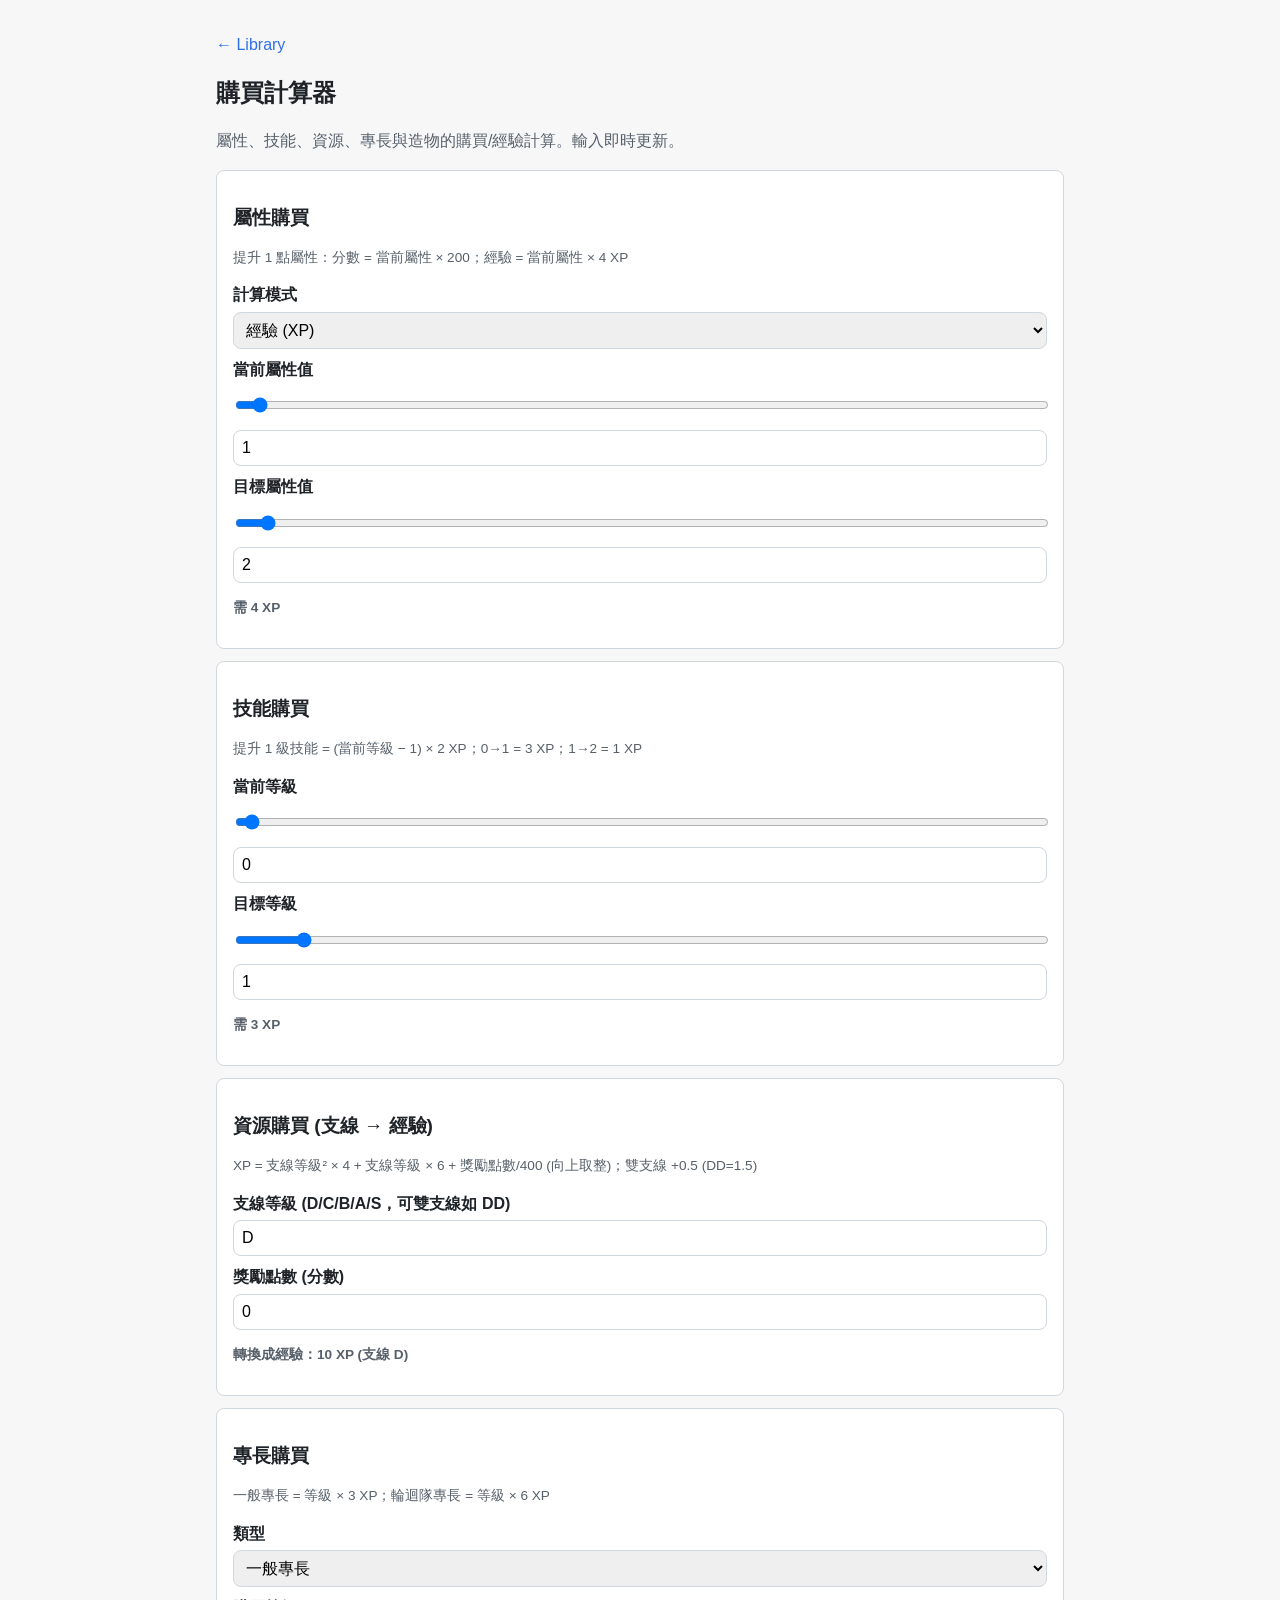
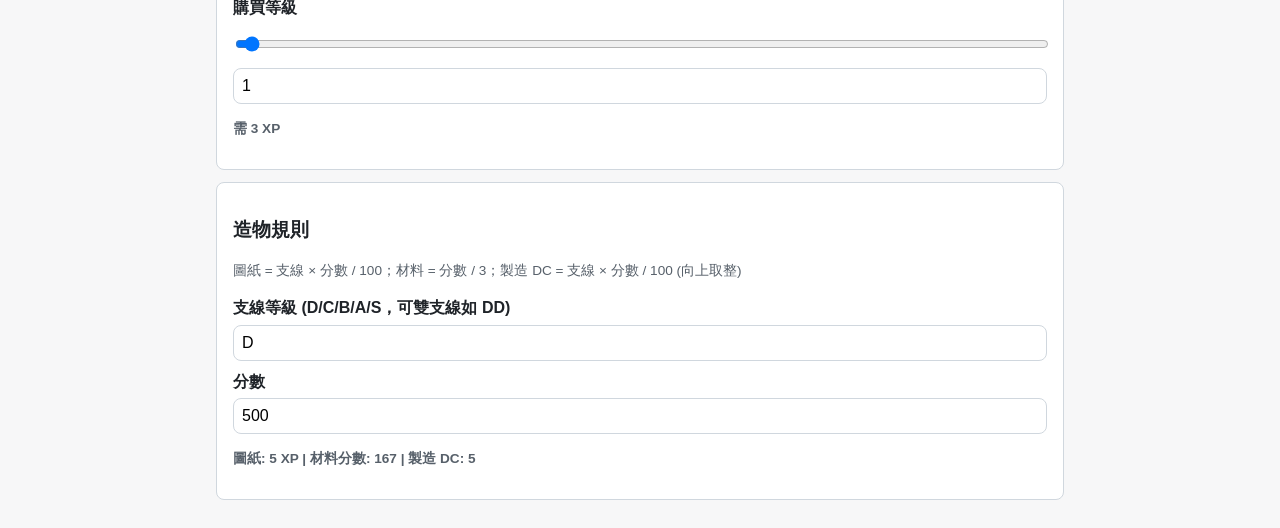
==== tools/purchase-calculator/index.html @ f984fee0 "Initial commit: UH TRPG Tool Library v0.1 with purchase calculator" ====
<!DOCTYPE html>
<html lang="zh-Hant">
<head>
  <meta charset="utf-8">
  <meta name="viewport" content="width=device-width, initial-scale=1">
  <title>購買計算器 — UH TRPG Tool Library</title>
  <link rel="stylesheet" href="../../shared/styles.css">
  <link rel="stylesheet" href="style.css">
</head>
<body>
  <main class="container">
    <p><a href="../../index.html">← Library</a></p>
    <h1>購買計算器</h1>
    <p class="lead">屬性、技能、資源、專長與造物的購買/經驗計算。輸入即時更新。</p>

    <!-- 屬性 -->
    <section class="card">
      <h2>屬性購買</h2>
      <p class="note">提升 1 點屬性：分數 = 當前屬性 × 200；經驗 = 當前屬性 × 4 XP</p>
      <label for="attr-mode">計算模式</label>
      <select id="attr-mode">
        <option value="xp">經驗 (XP)</option>
        <option value="points">分數</option>
      </select>
      <label for="attr-current">當前屬性值</label>
      <div class="input-pair">
        <input id="attr-current" type="range" min="0" max="99" value="1">
        <input id="attr-current-num" type="number" min="0" max="99" value="1">
      </div>
      <label for="attr-target">目標屬性值</label>
      <div class="input-pair">
        <input id="attr-target" type="range" min="0" max="99" value="2">
        <input id="attr-target-num" type="number" min="0" max="99" value="2">
      </div>
      <p id="attr-result" class="note result">—</p>
      <p id="attr-warn" class="note warn" hidden>目標值必須大於當前值</p>
    </section>

    <!-- 技能 -->
    <section class="card">
      <h2>技能購買</h2>
      <p class="note">提升 1 級技能 = (當前等級 − 1) × 2 XP；0→1 = 3 XP；1→2 = 1 XP</p>
      <label for="skill-current">當前等級</label>
      <div class="input-pair">
        <input id="skill-current" type="range" min="0" max="15" value="0">
        <input id="skill-current-num" type="number" min="0" max="15" value="0">
      </div>
      <label for="skill-target">目標等級</label>
      <div class="input-pair">
        <input id="skill-target" type="range" min="0" max="15" value="1">
        <input id="skill-target-num" type="number" min="0" max="15" value="1">
      </div>
      <p id="skill-result" class="note result">—</p>
      <p id="skill-warn" class="note warn" hidden>目標等級必須大於當前等級</p>
    </section>

    <!-- 資源 -->
    <section class="card">
      <h2>資源購買 (支線 → 經驗)</h2>
      <p class="note">XP = 支線等級² × 4 + 支線等級 × 6 + 獎勵點數/400 (向上取整)；雙支線 +0.5 (DD=1.5)</p>
      <label for="res-branch">支線等級 (D/C/B/A/S，可雙支線如 DD)</label>
      <input id="res-branch" type="text" value="D" placeholder="D">
      <label for="res-points">獎勵點數 (分數)</label>
      <input id="res-points" type="number" min="0" value="0">
      <p id="res-result" class="note result">轉換成經驗：—</p>
      <p id="res-warn" class="note warn" hidden>支線等級格式錯誤</p>
    </section>

    <!-- 專長 -->
    <section class="card">
      <h2>專長購買</h2>
      <p class="note">一般專長 = 等級 × 3 XP；輪迴隊專長 = 等級 × 6 XP</p>
      <label for="feat-type">類型</label>
      <select id="feat-type">
        <option value="normal">一般專長</option>
        <option value="team">輪迴隊專長</option>
      </select>
      <label for="feat-level">購買等級</label>
      <div class="input-pair">
        <input id="feat-level" type="range" min="1" max="10" value="1">
        <input id="feat-level-num" type="number" min="1" max="10" value="1">
      </div>
      <p id="feat-result" class="note result">—</p>
    </section>

    <!-- 造物 -->
    <section class="card">
      <h2>造物規則</h2>
      <p class="note">圖紙 = 支線 × 分數 / 100；材料 = 分數 / 3；製造 DC = 支線 × 分數 / 100 (向上取整)</p>
      <label for="craft-branch">支線等級 (D/C/B/A/S，可雙支線如 DD)</label>
      <input id="craft-branch" type="text" value="D" placeholder="D">
      <label for="craft-points">分數</label>
      <input id="craft-points" type="number" min="0" value="500">
      <p id="craft-result" class="note result">—</p>
      <p id="craft-warn" class="note warn" hidden>支線等級格式錯誤</p>
    </section>
  </main>
  <script type="module" src="script.js"></script>
</body>
</html>
---- shared/styles.css ----
/* Shared base styles for UH TRPG Tool Library tools.
   Keep simple, readable, responsive. */
:root {
  --bg: #f7f7f8;
  --fg: #1f2328;
  --muted: #57606a;
  --card: #ffffff;
  --accent: #2f6feb;
  --border: #d0d7de;
  --radius: 8px;
}
* { box-sizing: border-box; }
html, body { margin: 0; padding: 0; }
body {
  font-family: -apple-system, BlinkMacSystemFont, "Segoe UI", "Noto Sans TC", "Microsoft JhengHei", sans-serif;
  background: var(--bg);
  color: var(--fg);
  line-height: 1.6;
  font-size: 16px;
}
.container { max-width: 880px; margin: 0 auto; padding: 1rem; }
h1 { font-size: 1.5rem; margin: 0.5rem 0; }
h2 { font-size: 1.2rem; margin: 1rem 0 0.5rem; }
.lead { color: var(--muted); }
.tool-list { list-style: none; padding: 0; }
.tool-list li { margin: 0.4rem 0; }
a { color: var(--accent); text-decoration: none; }
a:hover { text-decoration: underline; }
.card { background: var(--card); border: 1px solid var(--border); border-radius: var(--radius); padding: 1rem; margin: 0.75rem 0; }
button { background: var(--accent); color: #fff; border: none; border-radius: var(--radius); padding: 0.5rem 1rem; font-size: 1rem; cursor: pointer; }
button:hover { opacity: 0.9; }
input, select, textarea { width: 100%; padding: 0.5rem; font-size: 1rem; border: 1px solid var(--border); border-radius: var(--radius); }
label { display: block; margin: 0.5rem 0 0.25rem; font-weight: 600; }
.row { display: flex; flex-wrap: wrap; gap: 0.75rem; }
.row > * { flex: 1 1 200px; }
.note { font-size: 0.85rem; color: var(--muted); }
@media (max-width: 600px) {
  body { font-size: 15px; }
  .container { padding: 0.75rem; }
}
---- tools/purchase-calculator/style.css ----
.tabs { display: flex; flex-wrap: wrap; gap: 0.5rem; margin: 1rem 0; }
.tab { background: #eaeef2; color: var(--fg); }
.tab.active { background: var(--accent); color: #fff; }
.tab-panel[hidden] { display: none; }
.warn { color: #9a6700; }
.result { font-weight: 600; }
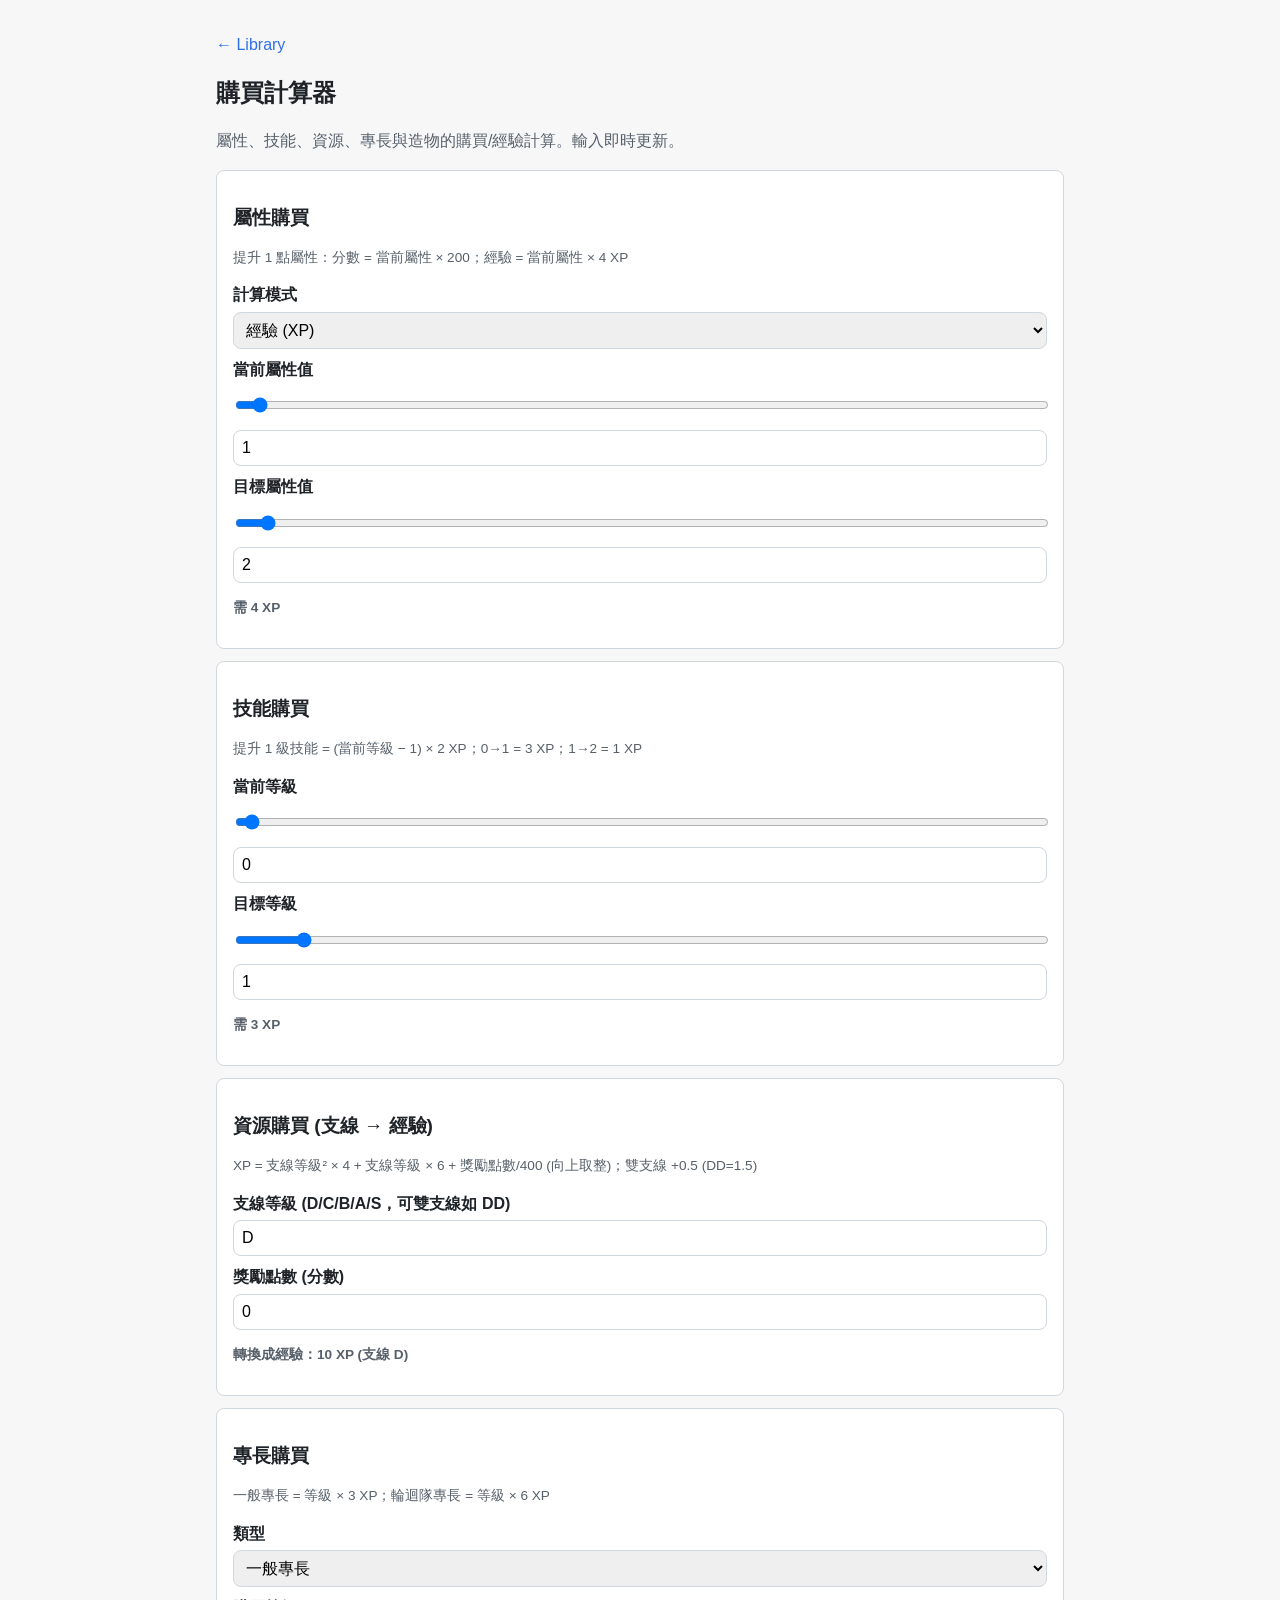
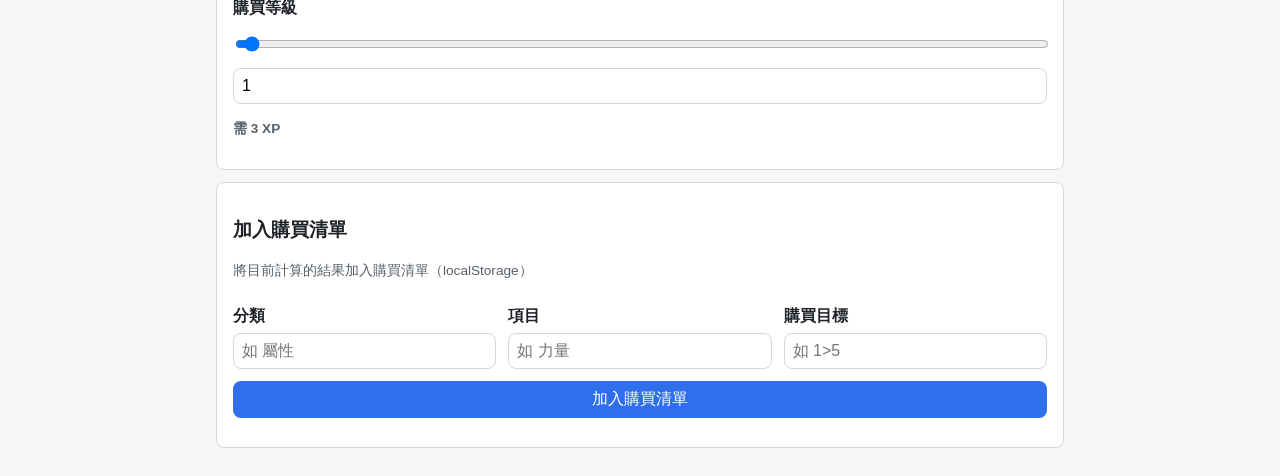
==== commit 668587a3: "Update purchase-list: branch string parsing (SSAABCDD format) and calculator integration" ====
--- a/tools/purchase-calculator/index.html
+++ b/tools/purchase-calculator/index.html
@@ -83,18 +83,29 @@
       <p id="feat-result" class="note result">—</p>
     </section>
 
-    <!-- 造物 -->
+    <!-- 購買清單連動 -->
     <section class="card">
-      <h2>造物規則</h2>
-      <p class="note">圖紙 = 支線 × 分數 / 100；材料 = 分數 / 3；製造 DC = 支線 × 分數 / 100 (向上取整)</p>
-      <label for="craft-branch">支線等級 (D/C/B/A/S，可雙支線如 DD)</label>
-      <input id="craft-branch" type="text" value="D" placeholder="D">
-      <label for="craft-points">分數</label>
-      <input id="craft-points" type="number" min="0" value="500">
-      <p id="craft-result" class="note result">—</p>
-      <p id="craft-warn" class="note warn" hidden>支線等級格式錯誤</p>
+      <h2>加入購買清單</h2>
+      <p class="note">將目前計算的結果加入購買清單（localStorage）</p>
+      <div class="row">
+        <div>
+          <label for="add-category">分類</label>
+          <input id="add-category" type="text" value="" placeholder="如 屬性">
+        </div>
+        <div>
+          <label for="add-name">項目</label>
+          <input id="add-name" type="text" value="" placeholder="如 力量">
+        </div>
+        <div>
+          <label for="add-target">購買目標</label>
+          <input id="add-target" type="text" value="" placeholder="如 1>5">
+        </div>
+      </div>
+      <div class="row" style="margin-top:0.75rem;">
+        <button id="add-to-list">加入購買清單</button>
+      </div>
+      <p id="add-status" class="note"></p>
     </section>
-  </main>
   <script type="module" src="script.js"></script>
 </body>
 </html>
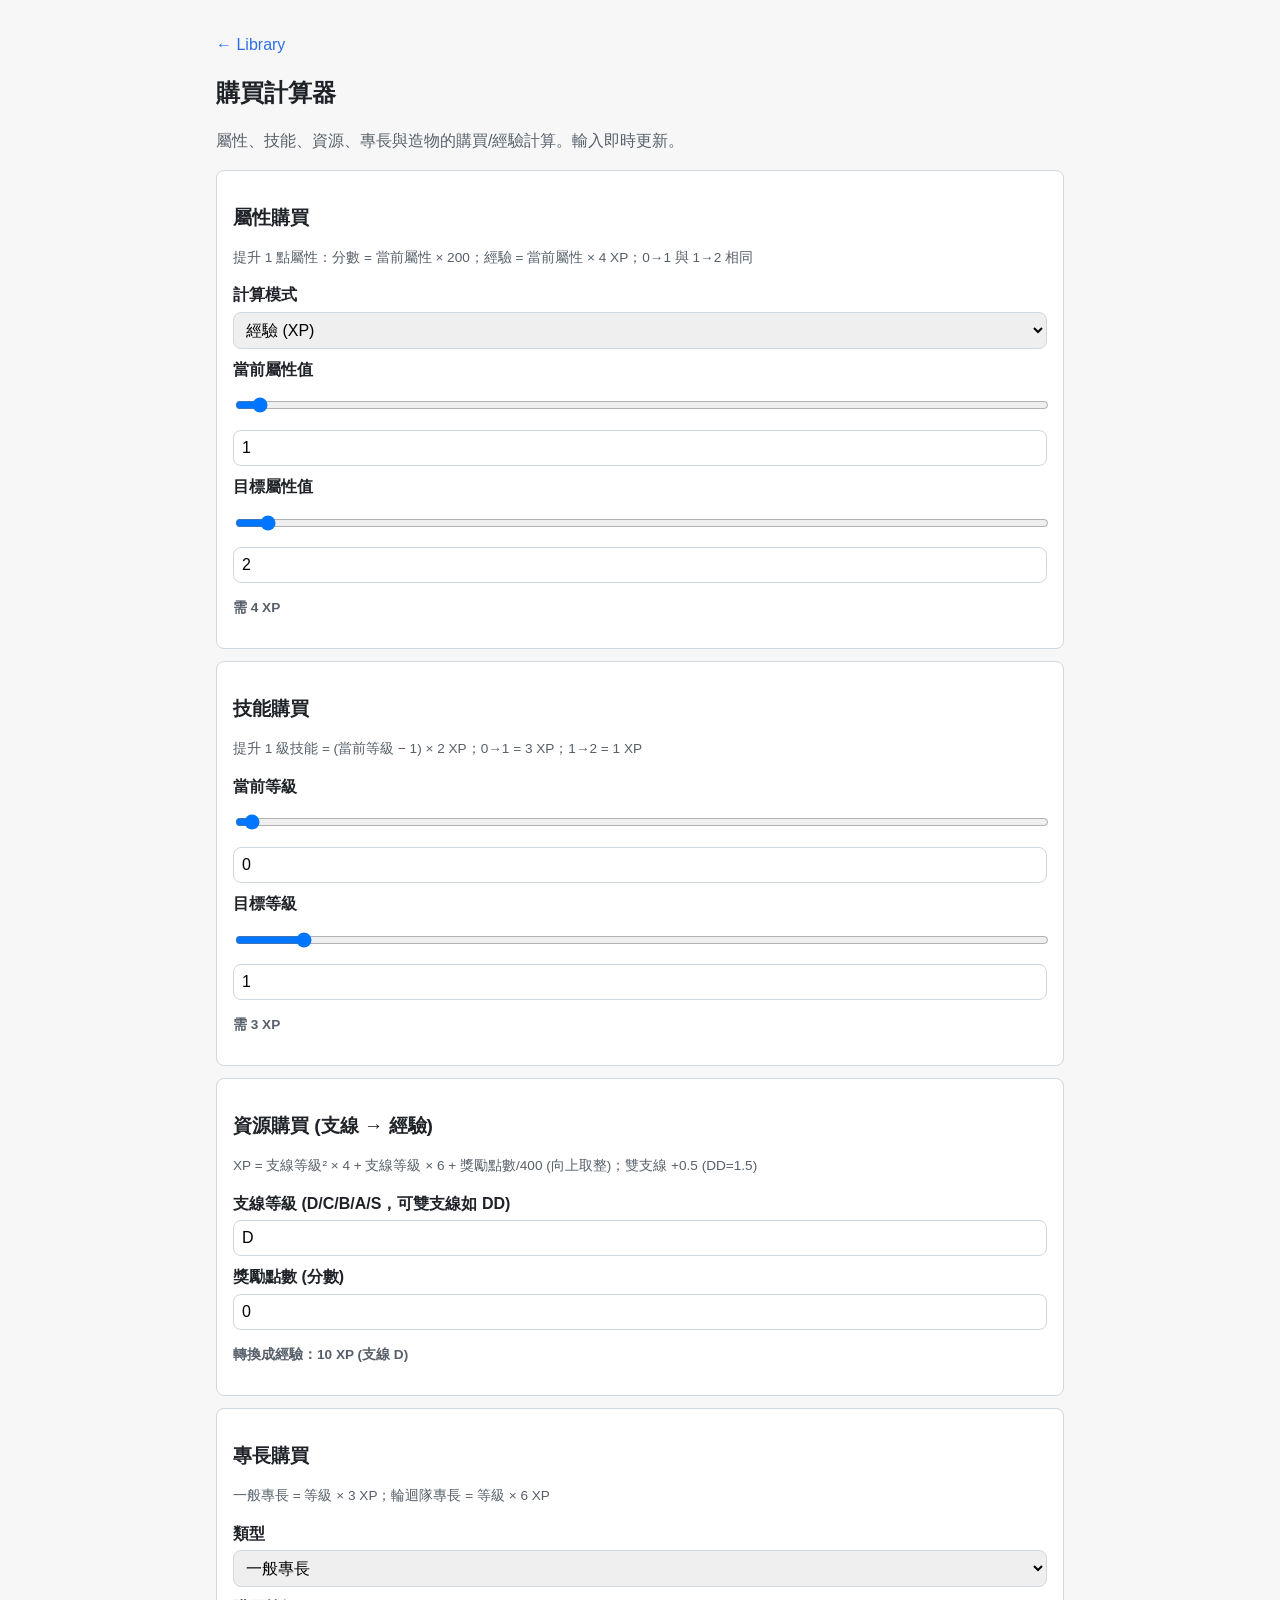
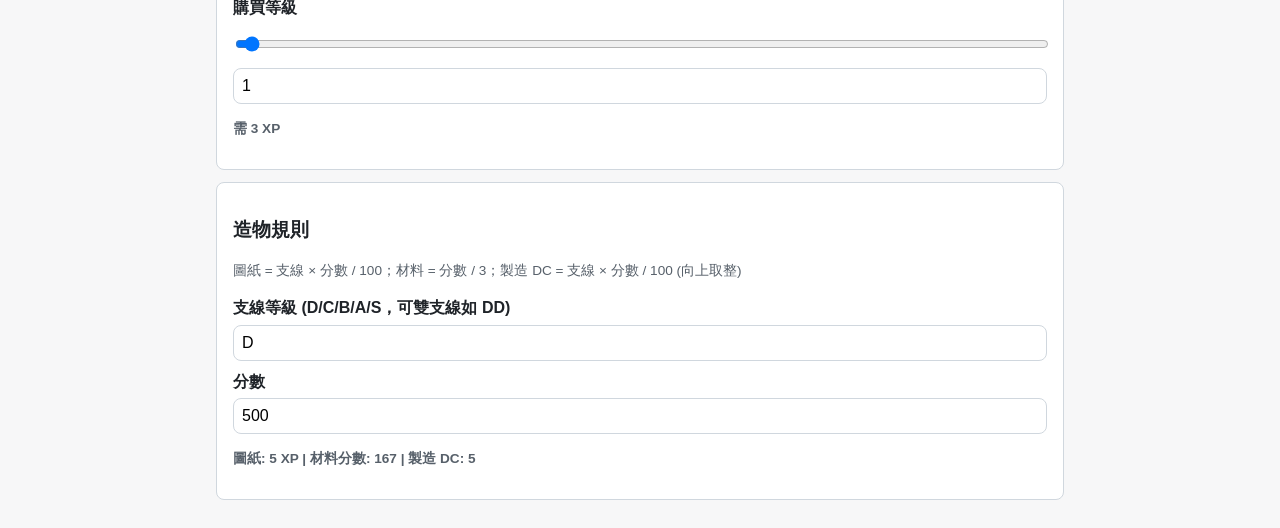
==== commit 0e4c6be3: "Fix branch conversion: AAA=S, output sorted SSSAC format" ====
--- a/tools/purchase-calculator/index.html
+++ b/tools/purchase-calculator/index.html
@@ -16,7 +16,7 @@
     <!-- 屬性 -->
     <section class="card">
       <h2>屬性購買</h2>
-      <p class="note">提升 1 點屬性：分數 = 當前屬性 × 200；經驗 = 當前屬性 × 4 XP</p>
+      <p class="note">提升 1 點屬性：分數 = 當前屬性 × 200；經驗 = 當前屬性 × 4 XP；0→1 與 1→2 相同</p>
       <label for="attr-mode">計算模式</label>
       <select id="attr-mode">
         <option value="xp">經驗 (XP)</option>
@@ -83,29 +83,18 @@
       <p id="feat-result" class="note result">—</p>
     </section>
 
-    <!-- 購買清單連動 -->
+    <!-- 造物 -->
     <section class="card">
-      <h2>加入購買清單</h2>
-      <p class="note">將目前計算的結果加入購買清單（localStorage）</p>
-      <div class="row">
-        <div>
-          <label for="add-category">分類</label>
-          <input id="add-category" type="text" value="" placeholder="如 屬性">
-        </div>
-        <div>
-          <label for="add-name">項目</label>
-          <input id="add-name" type="text" value="" placeholder="如 力量">
-        </div>
-        <div>
-          <label for="add-target">購買目標</label>
-          <input id="add-target" type="text" value="" placeholder="如 1>5">
-        </div>
-      </div>
-      <div class="row" style="margin-top:0.75rem;">
-        <button id="add-to-list">加入購買清單</button>
-      </div>
-      <p id="add-status" class="note"></p>
+      <h2>造物規則</h2>
+      <p class="note">圖紙 = 支線 × 分數 / 100；材料 = 分數 / 3；製造 DC = 支線 × 分數 / 100 (向上取整)</p>
+      <label for="craft-branch">支線等級 (D/C/B/A/S，可雙支線如 DD)</label>
+      <input id="craft-branch" type="text" value="D" placeholder="D">
+      <label for="craft-points">分數</label>
+      <input id="craft-points" type="number" min="0" value="500">
+      <p id="craft-result" class="note result">—</p>
+      <p id="craft-warn" class="note warn" hidden>支線等級格式錯誤</p>
     </section>
+  </main>
   <script type="module" src="script.js"></script>
 </body>
 </html>
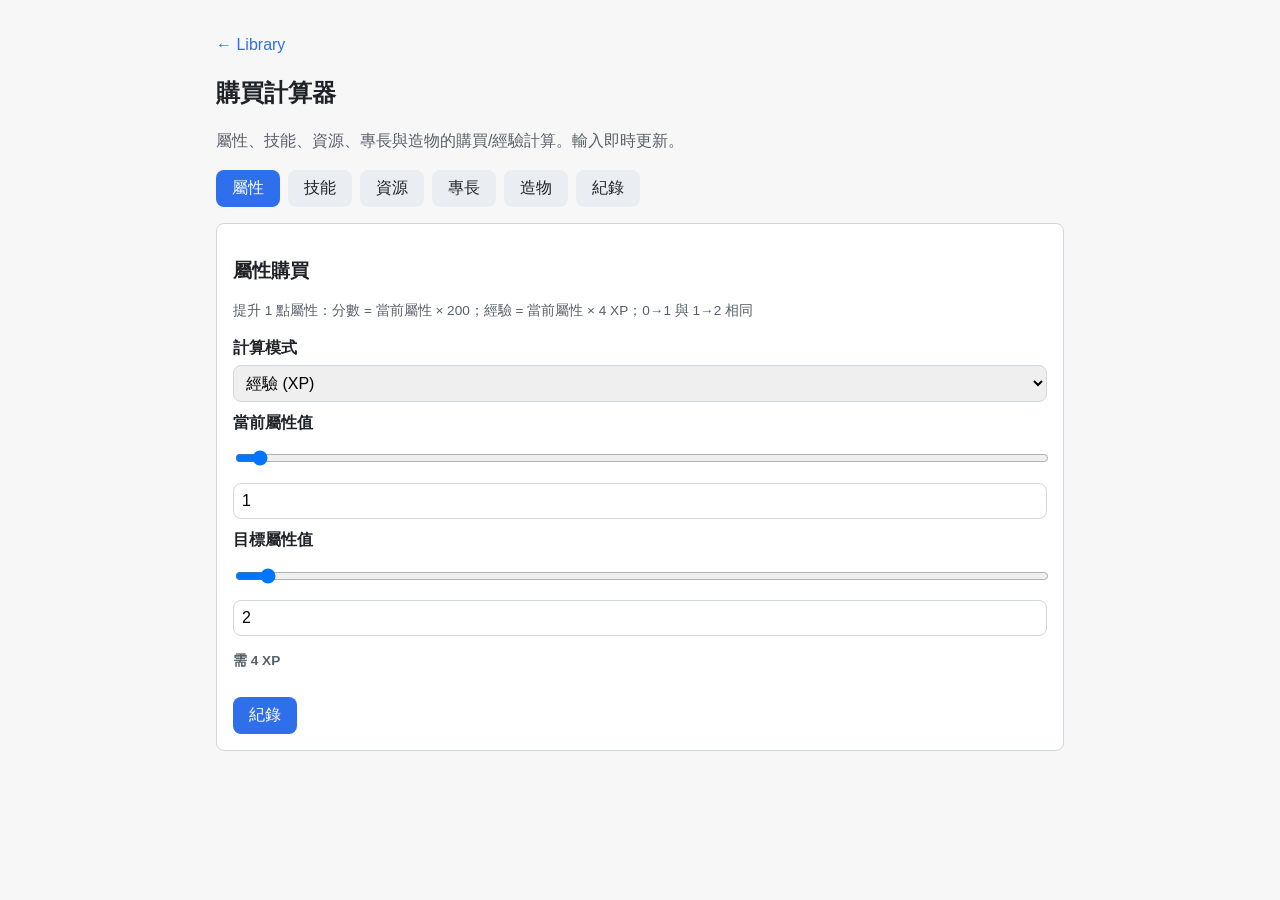
==== commit 50faee19: "change calc work" ====
--- a/tools/purchase-calculator/index.html
+++ b/tools/purchase-calculator/index.html
@@ -13,8 +13,17 @@
     <h1>購買計算器</h1>
     <p class="lead">屬性、技能、資源、專長與造物的購買/經驗計算。輸入即時更新。</p>
 
+    <nav class="tabs" role="tablist">
+      <button class="tab active" data-tab="attr">屬性</button>
+      <button class="tab" data-tab="skill">技能</button>
+      <button class="tab" data-tab="res">資源</button>
+      <button class="tab" data-tab="feat">專長</button>
+      <button class="tab" data-tab="craft">造物</button>
+      <button class="tab" data-tab="log">紀錄</button>
+    </nav>
+
     <!-- 屬性 -->
-    <section class="card">
+    <section id="attr" class="tab-panel card">
       <h2>屬性購買</h2>
       <p class="note">提升 1 點屬性：分數 = 當前屬性 × 200；經驗 = 當前屬性 × 4 XP；0→1 與 1→2 相同</p>
       <label for="attr-mode">計算模式</label>
@@ -34,10 +43,11 @@
       </div>
       <p id="attr-result" class="note result">—</p>
       <p id="attr-warn" class="note warn" hidden>目標值必須大於當前值</p>
+      <button id="attr-log" style="margin-top:0.75rem;">紀錄</button>
     </section>
 
     <!-- 技能 -->
-    <section class="card">
+    <section id="skill" class="tab-panel card" hidden>
       <h2>技能購買</h2>
       <p class="note">提升 1 級技能 = (當前等級 − 1) × 2 XP；0→1 = 3 XP；1→2 = 1 XP</p>
       <label for="skill-current">當前等級</label>
@@ -52,10 +62,11 @@
       </div>
       <p id="skill-result" class="note result">—</p>
       <p id="skill-warn" class="note warn" hidden>目標等級必須大於當前等級</p>
+      <button id="skill-log" style="margin-top:0.75rem;">紀錄</button>
     </section>
 
     <!-- 資源 -->
-    <section class="card">
+    <section id="res" class="tab-panel card" hidden>
       <h2>資源購買 (支線 → 經驗)</h2>
       <p class="note">XP = 支線等級² × 4 + 支線等級 × 6 + 獎勵點數/400 (向上取整)；雙支線 +0.5 (DD=1.5)</p>
       <label for="res-branch">支線等級 (D/C/B/A/S，可雙支線如 DD)</label>
@@ -64,10 +75,11 @@
       <input id="res-points" type="number" min="0" value="0">
       <p id="res-result" class="note result">轉換成經驗：—</p>
       <p id="res-warn" class="note warn" hidden>支線等級格式錯誤</p>
+      <button id="res-log" style="margin-top:0.75rem;">紀錄</button>
     </section>
 
     <!-- 專長 -->
-    <section class="card">
+    <section id="feat" class="tab-panel card" hidden>
       <h2>專長購買</h2>
       <p class="note">一般專長 = 等級 × 3 XP；輪迴隊專長 = 等級 × 6 XP</p>
       <label for="feat-type">類型</label>
@@ -81,10 +93,11 @@
         <input id="feat-level-num" type="number" min="1" max="10" value="1">
       </div>
       <p id="feat-result" class="note result">—</p>
+      <button id="feat-log" style="margin-top:0.75rem;">紀錄</button>
     </section>
 
     <!-- 造物 -->
-    <section class="card">
+    <section id="craft" class="tab-panel card" hidden>
       <h2>造物規則</h2>
       <p class="note">圖紙 = 支線 × 分數 / 100；材料 = 分數 / 3；製造 DC = 支線 × 分數 / 100 (向上取整)</p>
       <label for="craft-branch">支線等級 (D/C/B/A/S，可雙支線如 DD)</label>
@@ -93,6 +106,15 @@
       <input id="craft-points" type="number" min="0" value="500">
       <p id="craft-result" class="note result">—</p>
       <p id="craft-warn" class="note warn" hidden>支線等級格式錯誤</p>
+      <button id="craft-log" style="margin-top:0.75rem;">紀錄</button>
+    </section>
+
+    <!-- 紀錄 -->
+    <section id="log" class="tab-panel card" hidden>
+      <h2>紀錄</h2>
+      <p class="note">計算結果紀錄列表</p>
+      <div id="log-list"></div>
+      <button id="log-clear" style="margin-top:0.75rem;" class="danger">清除全部</button>
     </section>
   </main>
   <script type="module" src="script.js"></script>
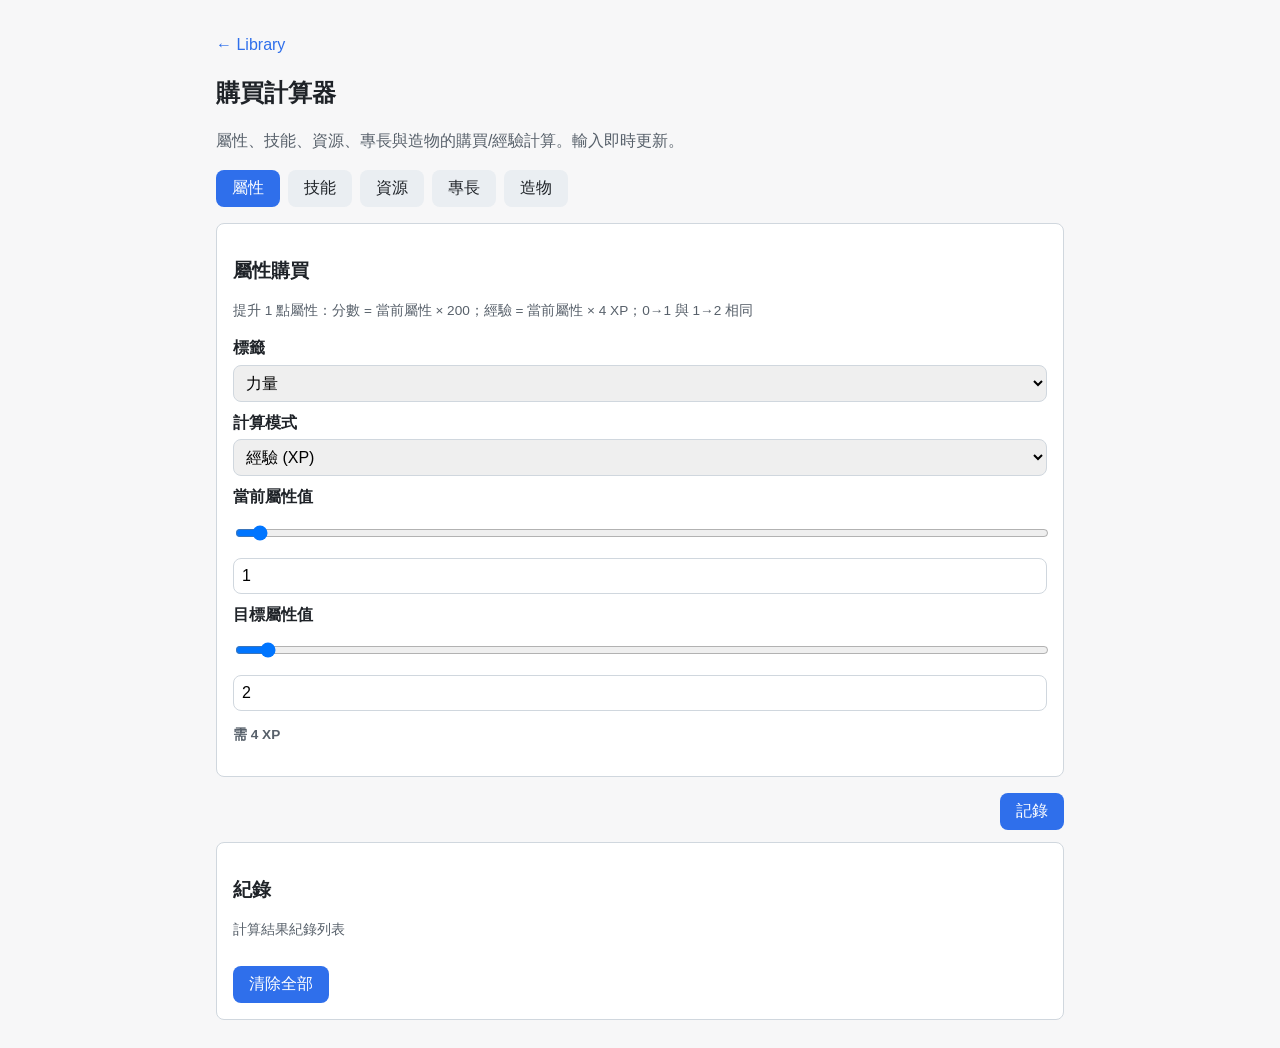
==== commit 4b4cb271: "re-arrange cale" ====
--- a/tools/purchase-calculator/index.html
+++ b/tools/purchase-calculator/index.html
@@ -13,109 +13,154 @@
     <h1>購買計算器</h1>
     <p class="lead">屬性、技能、資源、專長與造物的購買/經驗計算。輸入即時更新。</p>
 
-    <nav class="tabs" role="tablist">
-      <button class="tab active" data-tab="attr">屬性</button>
-      <button class="tab" data-tab="skill">技能</button>
-      <button class="tab" data-tab="res">資源</button>
-      <button class="tab" data-tab="feat">專長</button>
-      <button class="tab" data-tab="craft">造物</button>
-      <button class="tab" data-tab="log">紀錄</button>
-    </nav>
+    <div class="calc-layout">
+      <div class="calc-main">
+        <nav class="tabs" role="tablist">
+          <button class="tab active" data-tab="attr">屬性</button>
+          <button class="tab" data-tab="skill">技能</button>
+          <button class="tab" data-tab="res">資源</button>
+          <button class="tab" data-tab="feat">專長</button>
+          <button class="tab" data-tab="craft">造物</button>
+        </nav>
 
-    <!-- 屬性 -->
-    <section id="attr" class="tab-panel card">
-      <h2>屬性購買</h2>
-      <p class="note">提升 1 點屬性：分數 = 當前屬性 × 200；經驗 = 當前屬性 × 4 XP；0→1 與 1→2 相同</p>
-      <label for="attr-mode">計算模式</label>
-      <select id="attr-mode">
-        <option value="xp">經驗 (XP)</option>
-        <option value="points">分數</option>
-      </select>
-      <label for="attr-current">當前屬性值</label>
-      <div class="input-pair">
-        <input id="attr-current" type="range" min="0" max="99" value="1">
-        <input id="attr-current-num" type="number" min="0" max="99" value="1">
+        <!-- 屬性 -->
+        <section id="attr" class="tab-panel card">
+          <h2>屬性購買</h2>
+          <p class="note">提升 1 點屬性：分數 = 當前屬性 × 200；經驗 = 當前屬性 × 4 XP；0→1 與 1→2 相同</p>
+          <label for="attr-tag">標籤</label>
+          <select id="attr-tag">
+            <option value="力量">力量</option>
+            <option value="敏捷">敏捷</option>
+            <option value="耐力">耐力</option>
+            <option value="智力">智力</option>
+            <option value="感知">感知</option>
+            <option value="決心">決心</option>
+            <option value="風度">風度</option>
+            <option value="操控">操控</option>
+            <option value="沉著">沉著</option>
+          </select>
+          <label for="attr-mode">計算模式</label>
+          <select id="attr-mode">
+            <option value="xp">經驗 (XP)</option>
+            <option value="points">分數</option>
+          </select>
+          <label for="attr-current">當前屬性值</label>
+          <div class="input-pair">
+            <input id="attr-current" type="range" min="0" max="99" value="1">
+            <input id="attr-current-num" type="number" min="0" max="99" value="1">
+          </div>
+          <label for="attr-target">目標屬性值</label>
+          <div class="input-pair">
+            <input id="attr-target" type="range" min="0" max="99" value="2">
+            <input id="attr-target-num" type="number" min="0" max="99" value="2">
+          </div>
+          <p id="attr-result" class="note result">—</p>
+          <p id="attr-warn" class="note warn" hidden>目標值必須大於當前值</p>
+        </section>
+
+        <!-- 技能 -->
+        <section id="skill" class="tab-panel card" hidden>
+          <h2>技能購買</h2>
+          <p class="note">提升 1 級技能 = (當前等級 − 1) × 2 XP；0→1 = 3 XP；1→2 = 1 XP</p>
+          <label for="skill-tag">標籤</label>
+          <select id="skill-tag">
+            <option value="運動">運動</option>
+            <option value="肉搏">肉搏</option>
+            <option value="駕駛">駕駛</option>
+            <option value="槍械">槍械</option>
+            <option value="巧手">巧手</option>
+            <option value="隱藏">隱藏</option>
+            <option value="求生">求生</option>
+            <option value="白刃">白刃</option>
+            <option value="弓箭">弓箭</option>
+            <option value="學識">學識</option>
+            <option value="電腦">電腦</option>
+            <option value="手藝">手藝</option>
+            <option value="調查">調查</option>
+            <option value="醫學">醫學</option>
+            <option value="神秘">神秘</option>
+            <option value="科學">科學</option>
+            <option value="馴獸">馴獸</option>
+            <option value="感受">感受</option>
+            <option value="表達">表達</option>
+            <option value="威逼">威逼</option>
+            <option value="交際">交際</option>
+            <option value="掩飾">掩飾</option>
+            <option value="其他">其他</option>
+          </select>
+          <input id="skill-tag-extra" type="text" placeholder="子技能名稱" hidden>
+          <label for="skill-current">當前等級</label>
+          <div class="input-pair">
+            <input id="skill-current" type="range" min="0" max="15" value="0">
+            <input id="skill-current-num" type="number" min="0" max="15" value="0">
+          </div>
+          <label for="skill-target">目標等級</label>
+          <div class="input-pair">
+            <input id="skill-target" type="range" min="0" max="15" value="1">
+            <input id="skill-target-num" type="number" min="0" max="15" value="1">
+          </div>
+          <p id="skill-result" class="note result">—</p>
+          <p id="skill-warn" class="note warn" hidden>目標等級必須大於當前等級</p>
+        </section>
+
+        <!-- 資源 -->
+        <section id="res" class="tab-panel card" hidden>
+          <h2>資源購買 (支線 → 經驗)</h2>
+          <p class="note">XP = 支線等級² × 4 + 支線等級 × 6 + 獎勵點數/400 (向上取整)；雙支線 +0.5 (DD=1.5)</p>
+          <label for="res-branch">支線等級 (D/C/B/A/S，可雙支線如 DD)</label>
+          <input id="res-branch" type="text" value="D" placeholder="D">
+          <label for="res-points">獎勵點數 (分數)</label>
+          <input id="res-points" type="number" min="0" value="0">
+          <p id="res-result" class="note result">轉換成經驗：—</p>
+          <p id="res-warn" class="note warn" hidden>支線等級格式錯誤</p>
+        </section>
+
+        <!-- 專長 -->
+        <section id="feat" class="tab-panel card" hidden>
+          <h2>專長購買</h2>
+          <p class="note">一般專長 = 等級 × 3 XP；輪迴隊專長 = 等級 × 6 XP</p>
+          <label for="feat-tag">標籤</label>
+          <input id="feat-tag" type="text" placeholder="專長名稱">
+          <label for="feat-type">類型</label>
+          <select id="feat-type">
+            <option value="combat">戰鬥專長</option>
+            <option value="noncombat">非戰鬥專長</option>
+            <option value="team">輪迴隊專長</option>
+          </select>
+          <label for="feat-level">購買等級</label>
+          <div class="input-pair">
+            <input id="feat-level" type="range" min="1" max="10" value="1">
+            <input id="feat-level-num" type="number" min="1" max="10" value="1">
+          </div>
+          <p id="feat-result" class="note result">—</p>
+        </section>
+
+        <!-- 造物 -->
+        <section id="craft" class="tab-panel card" hidden>
+          <h2>造物規則</h2>
+          <p class="note">圖紙 = 支線 × 分數 / 100；材料 = 分數 / 3；製造 DC = 支線 × 分數 / 100 (向上取整)</p>
+          <label for="craft-branch">支線等級 (D/C/B/A/S，可雙支線如 DD)</label>
+          <input id="craft-branch" type="text" value="D" placeholder="D">
+          <label for="craft-points">分數</label>
+          <input id="craft-points" type="number" min="0" value="500">
+          <p id="craft-result" class="note result">—</p>
+          <p id="craft-warn" class="note warn" hidden>支線等級格式錯誤</p>
+        </section>
+
+        <div style="margin-top:1rem; text-align:right;">
+          <button id="log-btn">記錄</button>
+        </div>
       </div>
-      <label for="attr-target">目標屬性值</label>
-      <div class="input-pair">
-        <input id="attr-target" type="range" min="0" max="99" value="2">
-        <input id="attr-target-num" type="number" min="0" max="99" value="2">
+
+      <div class="calc-log">
+        <section class="card">
+          <h2>紀錄</h2>
+          <p class="note">計算結果紀錄列表</p>
+          <div id="log-list"></div>
+          <button id="log-clear" style="margin-top:0.75rem;" class="danger">清除全部</button>
+        </section>
       </div>
-      <p id="attr-result" class="note result">—</p>
-      <p id="attr-warn" class="note warn" hidden>目標值必須大於當前值</p>
-      <button id="attr-log" style="margin-top:0.75rem;">紀錄</button>
-    </section>
-
-    <!-- 技能 -->
-    <section id="skill" class="tab-panel card" hidden>
-      <h2>技能購買</h2>
-      <p class="note">提升 1 級技能 = (當前等級 − 1) × 2 XP；0→1 = 3 XP；1→2 = 1 XP</p>
-      <label for="skill-current">當前等級</label>
-      <div class="input-pair">
-        <input id="skill-current" type="range" min="0" max="15" value="0">
-        <input id="skill-current-num" type="number" min="0" max="15" value="0">
-      </div>
-      <label for="skill-target">目標等級</label>
-      <div class="input-pair">
-        <input id="skill-target" type="range" min="0" max="15" value="1">
-        <input id="skill-target-num" type="number" min="0" max="15" value="1">
-      </div>
-      <p id="skill-result" class="note result">—</p>
-      <p id="skill-warn" class="note warn" hidden>目標等級必須大於當前等級</p>
-      <button id="skill-log" style="margin-top:0.75rem;">紀錄</button>
-    </section>
-
-    <!-- 資源 -->
-    <section id="res" class="tab-panel card" hidden>
-      <h2>資源購買 (支線 → 經驗)</h2>
-      <p class="note">XP = 支線等級² × 4 + 支線等級 × 6 + 獎勵點數/400 (向上取整)；雙支線 +0.5 (DD=1.5)</p>
-      <label for="res-branch">支線等級 (D/C/B/A/S，可雙支線如 DD)</label>
-      <input id="res-branch" type="text" value="D" placeholder="D">
-      <label for="res-points">獎勵點數 (分數)</label>
-      <input id="res-points" type="number" min="0" value="0">
-      <p id="res-result" class="note result">轉換成經驗：—</p>
-      <p id="res-warn" class="note warn" hidden>支線等級格式錯誤</p>
-      <button id="res-log" style="margin-top:0.75rem;">紀錄</button>
-    </section>
-
-    <!-- 專長 -->
-    <section id="feat" class="tab-panel card" hidden>
-      <h2>專長購買</h2>
-      <p class="note">一般專長 = 等級 × 3 XP；輪迴隊專長 = 等級 × 6 XP</p>
-      <label for="feat-type">類型</label>
-      <select id="feat-type">
-        <option value="normal">一般專長</option>
-        <option value="team">輪迴隊專長</option>
-      </select>
-      <label for="feat-level">購買等級</label>
-      <div class="input-pair">
-        <input id="feat-level" type="range" min="1" max="10" value="1">
-        <input id="feat-level-num" type="number" min="1" max="10" value="1">
-      </div>
-      <p id="feat-result" class="note result">—</p>
-      <button id="feat-log" style="margin-top:0.75rem;">紀錄</button>
-    </section>
-
-    <!-- 造物 -->
-    <section id="craft" class="tab-panel card" hidden>
-      <h2>造物規則</h2>
-      <p class="note">圖紙 = 支線 × 分數 / 100；材料 = 分數 / 3；製造 DC = 支線 × 分數 / 100 (向上取整)</p>
-      <label for="craft-branch">支線等級 (D/C/B/A/S，可雙支線如 DD)</label>
-      <input id="craft-branch" type="text" value="D" placeholder="D">
-      <label for="craft-points">分數</label>
-      <input id="craft-points" type="number" min="0" value="500">
-      <p id="craft-result" class="note result">—</p>
-      <p id="craft-warn" class="note warn" hidden>支線等級格式錯誤</p>
-      <button id="craft-log" style="margin-top:0.75rem;">紀錄</button>
-    </section>
-
-    <!-- 紀錄 -->
-    <section id="log" class="tab-panel card" hidden>
-      <h2>紀錄</h2>
-      <p class="note">計算結果紀錄列表</p>
-      <div id="log-list"></div>
-      <button id="log-clear" style="margin-top:0.75rem;" class="danger">清除全部</button>
-    </section>
+    </div>
   </main>
   <script type="module" src="script.js"></script>
 </body>
